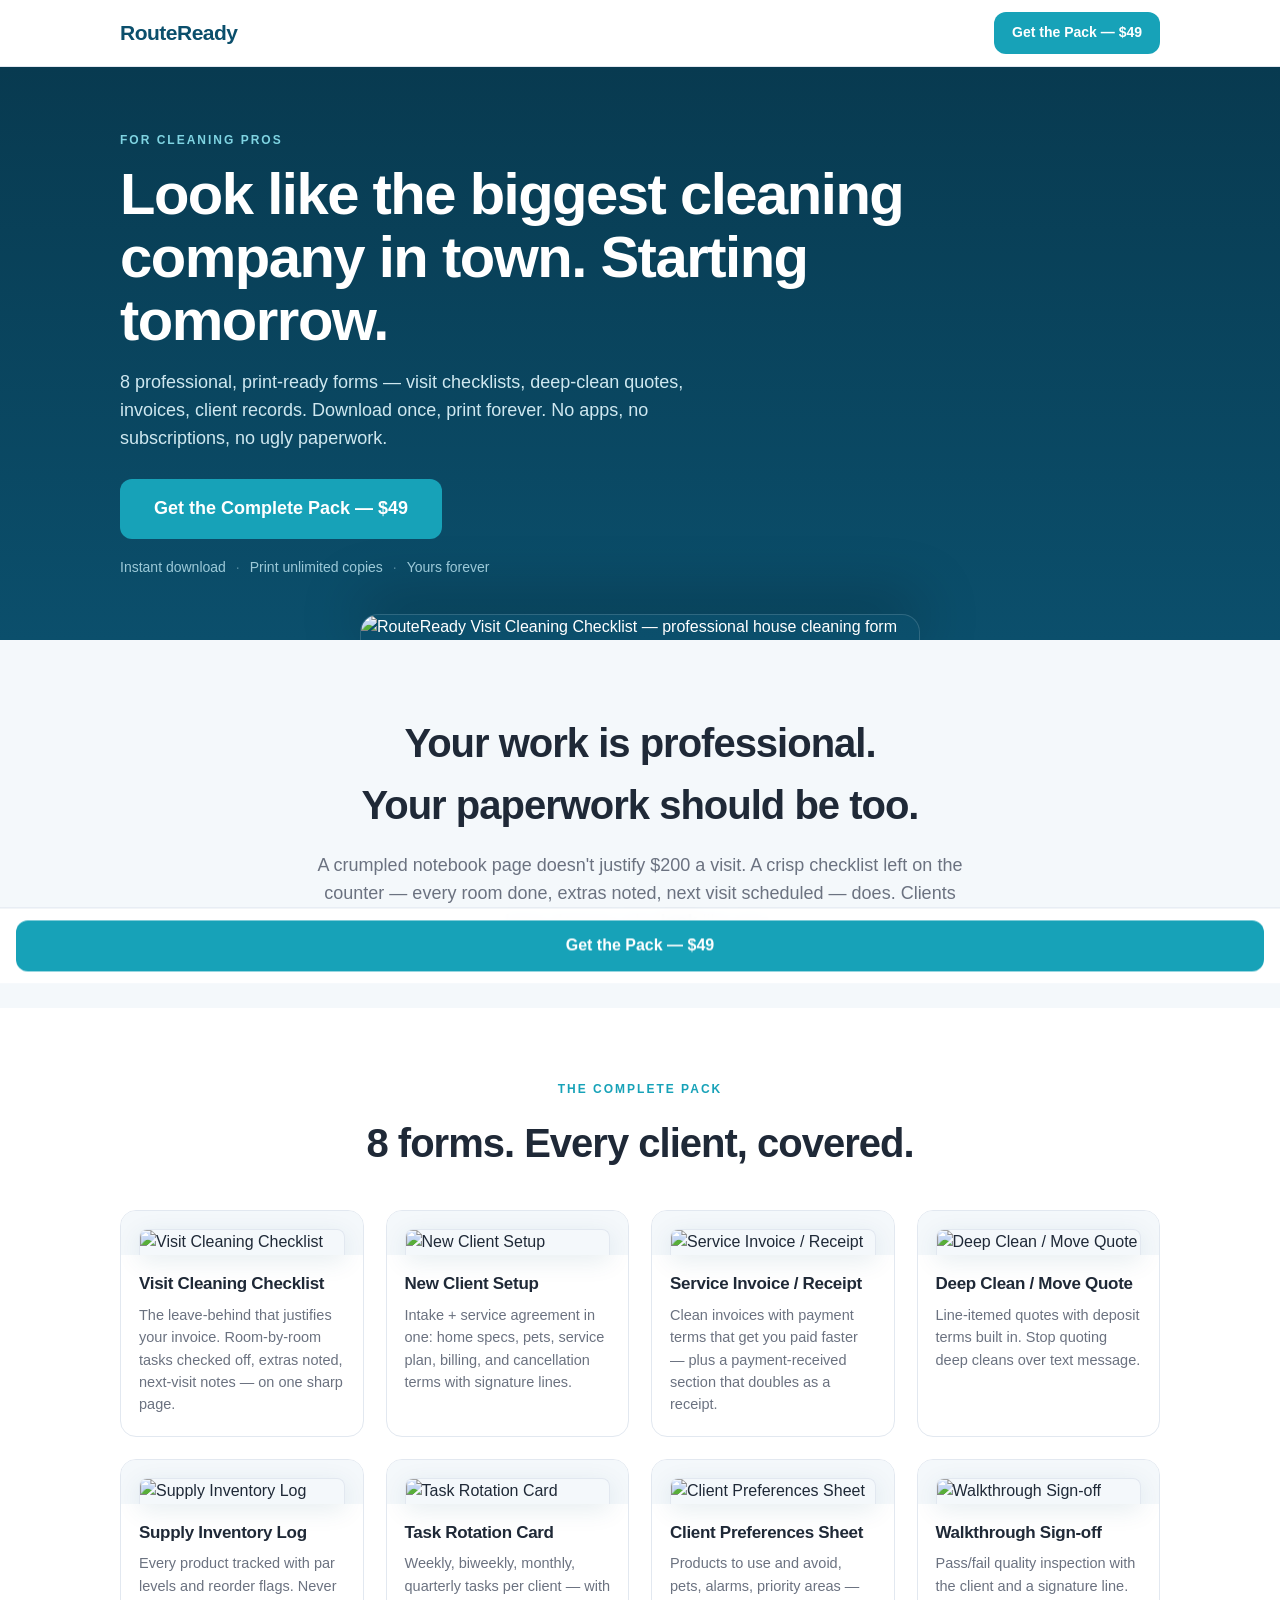
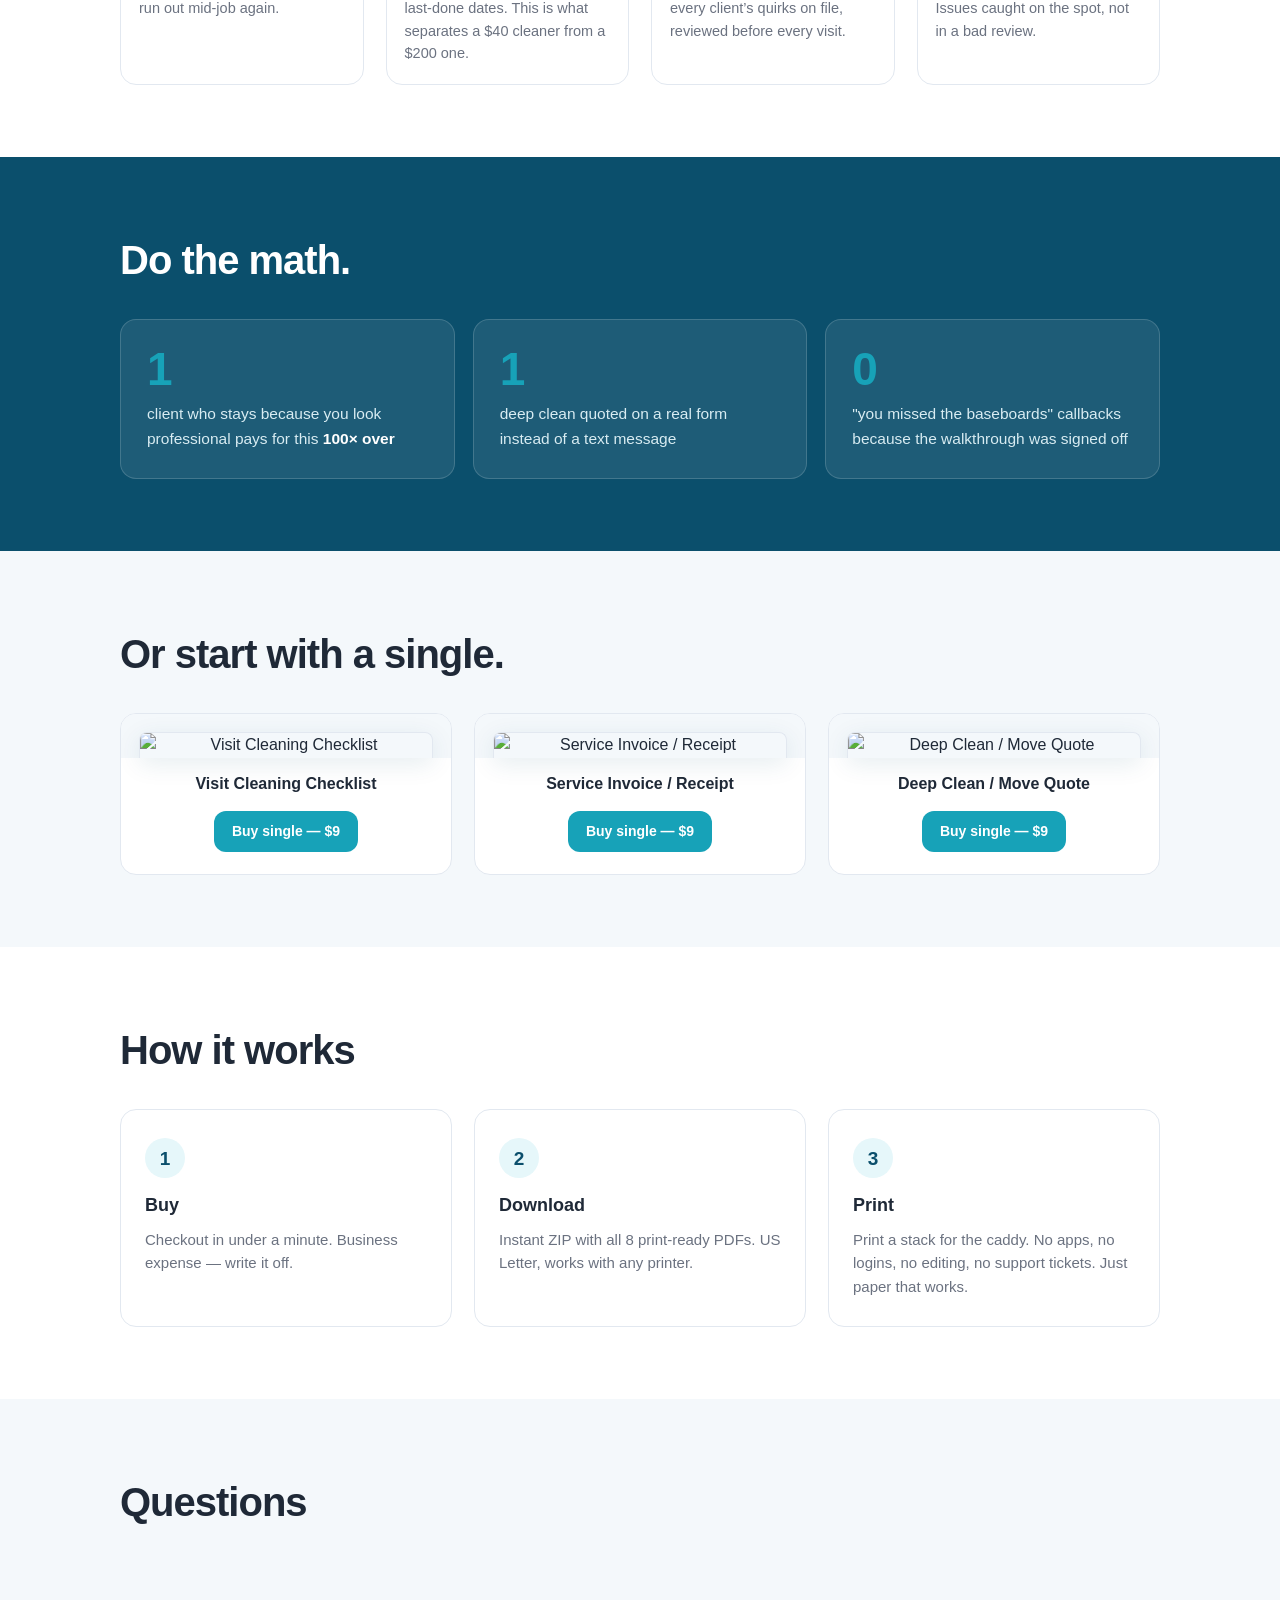
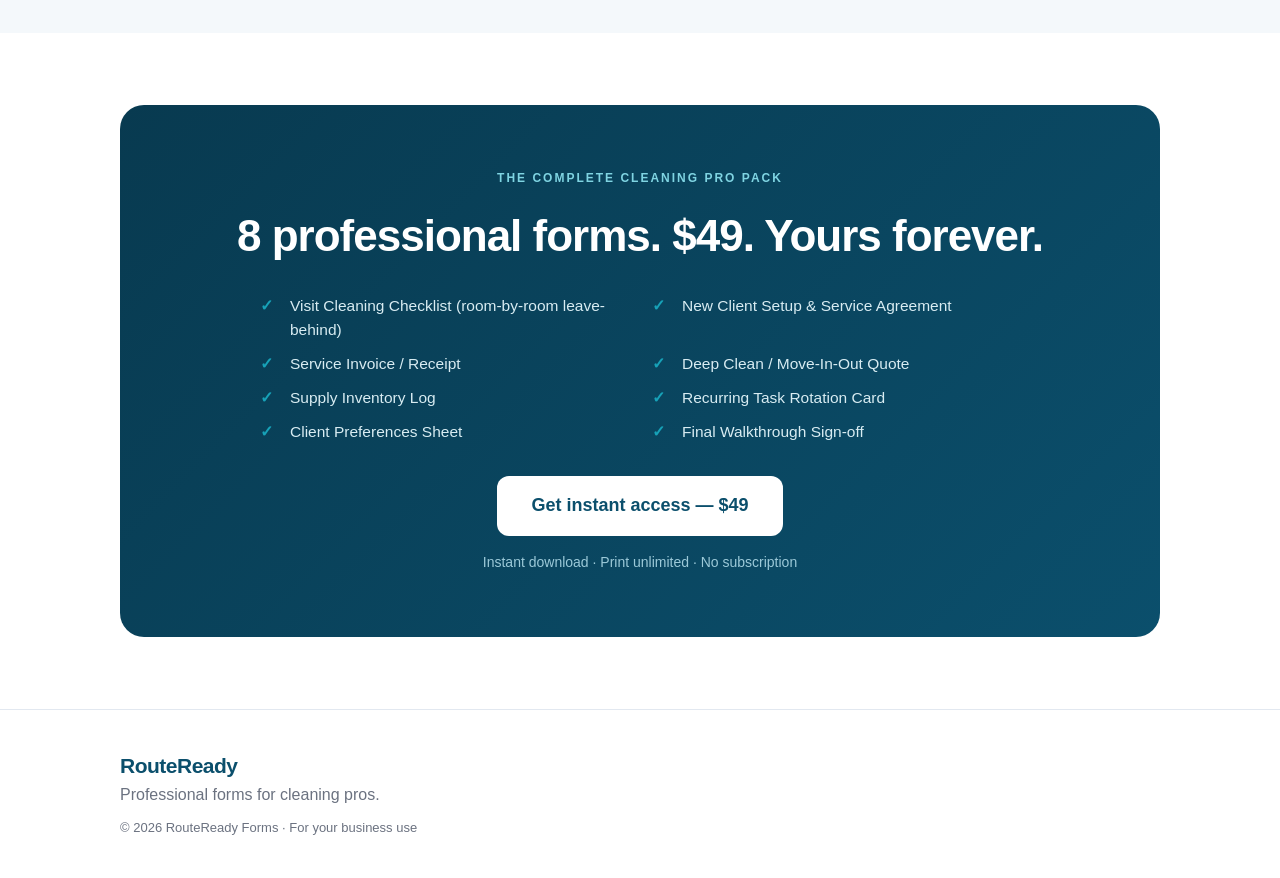
==== cleaning.html @ b3af34f1 "Add lawn care, cleaning, handyman pack pages" ====
<!DOCTYPE html>
<html lang="en">
<head>
<meta charset="UTF-8">
<meta name="viewport" content="width=device-width, initial-scale=1.0, viewport-fit=cover">
<title>House Cleaning Business Forms — The Complete Cleaning Pro Pack | RouteReady</title>
<meta name="description" content="8 professional, print-ready house cleaning forms: visit checklists, deep-clean quotes, invoices, client records. Download once, print forever.">
<meta property="og:title" content="RouteReady — The Complete Cleaning Pro Pack">
<meta property="og:description" content="8 professional, print-ready house cleaning forms. Download once, print forever. $49.">
<meta property="og:type" content="website">
<meta property="og:url" content="https://etsyprojects123.github.io/routeready/cleaning.html">
<meta property="og:image" content="https://etsyprojects123.github.io/routeready/images/cleaning-visit-cleaning-checklist.png">
<script type="application/ld+json">
{"@context":"https://schema.org","@type":"Product","name":"The Complete Cleaning Pro Pack","brand":{"@type":"Brand","name":"RouteReady"},"description":"8 professional, print-ready house cleaning forms: visit checklists, deep-clean quotes, invoices, client records.","offers":{"@type":"Offer","price":"49","priceCurrency":"USD","availability":"https://schema.org/InStock","url":"REPLACE_WITH_GUMROAD_LINK"}}
</script>
<link rel="stylesheet" href="styles.css?v=1">
</head>
<body>

<header class="nav">
  <div class="wrap nav-in">
    <div class="logo">RouteReady</div>
    <a class="btn btn-sm" href="#buy" data-checkout="bundle">Get the Pack — $49</a>
  </div>
</header>

<section class="hero">
  <div class="wrap">
    <p class="eyebrow">For cleaning pros</p>
    <h1>Look like the biggest cleaning company in town. Starting tomorrow.</h1>
    <p class="lede">8 professional, print-ready forms — visit checklists, deep-clean quotes, invoices, client records. Download once, print forever. No apps, no subscriptions, no ugly paperwork.</p>
    <div class="cta-row">
      <a class="btn btn-lg" href="#buy" data-checkout="bundle">Get the Complete Pack — $49</a>
    </div>
    <div class="trust">
      <span>Instant download</span><i>·</i>
      <span>Print unlimited copies</span><i>·</i>
      <span>Yours forever</span>
    </div>
    <div class="hero-shot">
      <img src="images/cleaning-visit-cleaning-checklist.png" alt="RouteReady Visit Cleaning Checklist — professional house cleaning form">
    </div>
  </div>
</section>

<section class="problem">
  <div class="wrap">
    <h2>Your work is professional.<br>Your paperwork should be too.</h2>
    <p>A crumpled notebook page doesn't justify $200 a visit. A crisp checklist left on the counter — every room done, extras noted, next visit scheduled — does. Clients keep cleaners who <em>look</em> like pros.</p>
  </div>
</section>

<section class="inside" id="inside">
  <div class="wrap">
    <p class="eyebrow">The complete pack</p>
    <h2>8 forms. Every client, covered.</h2>
    <div class="grid" id="product-grid"><!-- built by JS --></div>
  </div>
</section>

<section class="math">
  <div class="wrap">
    <h2>Do the math.</h2>
    <div class="math-cards">
      <div class="math-card"><b>1</b><span>client who stays because you look professional pays for this <strong>100× over</strong></span></div>
      <div class="math-card"><b>1</b><span>deep clean quoted on a real form instead of a text message</span></div>
      <div class="math-card"><b>0</b><span>"you missed the baseboards" callbacks because the walkthrough was signed off</span></div>
    </div>
  </div>
</section>

<section class="singles">
  <div class="wrap">
    <h2>Or start with a single.</h2>
    <div class="single-row" id="single-row"><!-- built by JS --></div>
  </div>
</section>

<section class="how">
  <div class="wrap">
    <h2>How it works</h2>
    <div class="steps">
      <div class="step"><b>1</b><h3>Buy</h3><p>Checkout in under a minute. Business expense — write it off.</p></div>
      <div class="step"><b>2</b><h3>Download</h3><p>Instant ZIP with all 8 print-ready PDFs. US Letter, works with any printer.</p></div>
      <div class="step"><b>3</b><h3>Print</h3><p>Print a stack for the caddy. No apps, no logins, no editing, no support tickets. Just paper that works.</p></div>
    </div>
  </div>
</section>

<section class="faq">
  <div class="wrap">
    <h2>Questions</h2>
    <div id="faq-list"><!-- built by JS --></div>
  </div>
</section>

<section class="buy" id="buy">
  <div class="wrap">
    <div class="buy-box">
      <p class="eyebrow light">The complete cleaning pro pack</p>
      <h2>8 professional forms. $49. Yours forever.</h2>
      <ul class="buy-list">
        <li>Visit Cleaning Checklist (room-by-room leave-behind)</li>
        <li>New Client Setup &amp; Service Agreement</li>
        <li>Service Invoice / Receipt</li>
        <li>Deep Clean / Move-In-Out Quote</li>
        <li>Supply Inventory Log</li>
        <li>Recurring Task Rotation Card</li>
        <li>Client Preferences Sheet</li>
        <li>Final Walkthrough Sign-off</li>
      </ul>
      <a class="btn btn-lg btn-light" href="#" data-checkout="bundle">Get instant access — $49</a>
      <p class="fine">Instant download · Print unlimited · No subscription</p>
    </div>
  </div>
</section>

<footer>
  <div class="wrap">
    <div class="logo">RouteReady</div>
    <p>Professional forms for cleaning pros.</p>
    <p class="fine">© 2026 RouteReady Forms · For your business use</p>
  </div>
</footer>

<div class="sticky-buy" id="sticky-buy">
  <a class="btn" href="#buy" data-checkout="bundle">Get the Pack — $49</a>
</div>

<script>
/* Checkout links: paste Gumroad / Stripe payment links here when ready. */
const CHECKOUT = {
  bundle: 'REPLACE_WITH_GUMROAD_LINK',
  'single-checklist': '#buy',
  'single-invoice': '#buy',
  'single-quote': '#buy'
};

const PRODUCTS = [
  {img:'cleaning-visit-cleaning-checklist.png', name:'Visit Cleaning Checklist', desc:'The leave-behind that justifies your invoice. Room-by-room tasks checked off, extras noted, next-visit notes — on one sharp page.'},
  {img:'cleaning-new-client-setup.png', name:'New Client Setup', desc:'Intake + service agreement in one: home specs, pets, service plan, billing, and cancellation terms with signature lines.'},
  {img:'cleaning-service-invoice.png', name:'Service Invoice / Receipt', desc:'Clean invoices with payment terms that get you paid faster — plus a payment-received section that doubles as a receipt.'},
  {img:'cleaning-deep-clean-quote.png', name:'Deep Clean / Move Quote', desc:'Line-itemed quotes with deposit terms built in. Stop quoting deep cleans over text message.'},
  {img:'cleaning-supply-inventory-log.png', name:'Supply Inventory Log', desc:'Every product tracked with par levels and reorder flags. Never run out mid-job again.'},
  {img:'cleaning-task-rotation-card.png', name:'Task Rotation Card', desc:'Weekly, biweekly, monthly, quarterly tasks per client — with last-done dates. This is what separates a $40 cleaner from a $200 one.'},
  {img:'cleaning-client-preferences.png', name:'Client Preferences Sheet', desc:'Products to use and avoid, pets, alarms, priority areas — every client\u2019s quirks on file, reviewed before every visit.'},
  {img:'cleaning-walkthrough-signoff.png', name:'Walkthrough Sign-off', desc:'Pass/fail quality inspection with the client and a signature line. Issues caught on the spot, not in a bad review.'}
];

const SINGLES = [
  {id:'single-checklist', img:'cleaning-visit-cleaning-checklist.png', name:'Visit Cleaning Checklist', price:9},
  {id:'single-invoice', img:'cleaning-service-invoice.png', name:'Service Invoice / Receipt', price:9},
  {id:'single-quote', img:'cleaning-deep-clean-quote.png', name:'Deep Clean / Move Quote', price:9}
];

const FAQS = [
  ['How do I get my files?','Instantly. After checkout you get a download link for a ZIP with all 8 PDFs. No waiting, no shipping.'],
  ['What do I need to print them?','Any printer. They\u2019re standard US Letter PDFs — home printer, office printer, or print shop.'],
  ['Can I add my company logo?','The forms are clean flat PDFs with space for your company info. Write it in, stamp it, or have a print shop add your logo to the master before you copy it.'],
  ['How many copies can I print?','Unlimited. Buy once, print forever for your own business.'],
  ['Do these work for teams, not just solo cleaners?','Yes — the checklists and walkthrough forms are built for crews too. Print a set per team per day.'],
  ['What if I need help?','You won\u2019t. There\u2019s nothing to install, configure, or edit — just print. If a file itself is ever broken, we\u2019ll replace it.'],
  ['Refunds?','Digital downloads are final sale once downloaded — standard for digital products.']
];

const grid = document.getElementById('product-grid');
PRODUCTS.forEach(p => {
  const d = document.createElement('div');
  d.className = 'card';
  d.innerHTML = `<div class="thumb"><img loading="lazy" src="images/${p.img}" alt="${p.name}"></div><h3>${p.name}</h3><p>${p.desc}</p>`;
  grid.appendChild(d);
});

const srow = document.getElementById('single-row');
SINGLES.forEach(p => {
  const d = document.createElement('div');
  d.className = 'single-card';
  d.innerHTML = `<div class="thumb"><img loading="lazy" src="images/${p.img}" alt="${p.name}"></div><h3>${p.name}</h3><a class="btn btn-sm" href="#" data-checkout="${p.id}">Buy single — $${p.price}</a>`;
  srow.appendChild(d);
});

const fl = document.getElementById('faq-list');
FAQS.forEach(([q, a]) => {
  const d = document.createElement('div');
  d.className = 'faq-item';
  d.innerHTML = `<button class="faq-q">${q}<span>+</span></button><div class="faq-a"><p>${a}</p></div>`;
  d.querySelector('.faq-q').onclick = () => d.classList.toggle('open');
});

document.querySelectorAll('[data-checkout]').forEach(el => {
  const key = el.getAttribute('data-checkout');
  const url = CHECKOUT[key] || '#';
  if (url !== '#buy' && url !== '#' && !url.startsWith('REPLACE')) {
    el.setAttribute('href', url);
    el.setAttribute('target', '_blank');
    el.setAttribute('rel', 'noopener');
  }
  el.addEventListener('click', e => {
    if (url === '#' || url.startsWith('REPLACE')) { e.preventDefault(); document.getElementById('buy').scrollIntoView({behavior:'smooth'}); }
  });
});

const sticky = document.getElementById('sticky-buy');
const buySec = document.getElementById('buy');
new IntersectionObserver(en => {
  sticky.classList.toggle('show', !en[0].isIntersecting && window.scrollY > 600);
}).observe(buySec);
</script>
</body>
</html>
---- styles.css ----
:root {
  --blue: #0B4F6C;
  --blue-dark: #083A50;
  --aqua: #17A2B8;
  --aqua-light: #E6F7FA;
  --ink: #1F2937;
  --muted: #6B7280;
  --bg: #FFFFFF;
  --bg-soft: #F4F8FB;
  --line: #E2E8F0;
  --radius: 16px;
}
* { margin: 0; padding: 0; box-sizing: border-box; }
html { scroll-behavior: smooth; }
body { font-family: -apple-system, BlinkMacSystemFont, "Segoe UI", Inter, Helvetica, Arial, sans-serif; color: var(--ink); background: var(--bg); line-height: 1.55; -webkit-font-smoothing: antialiased; }
.wrap { max-width: 1080px; margin: 0 auto; padding: 0 20px; }
img { max-width: 100%; display: block; }

/* nav */
.nav { position: sticky; top: 0; z-index: 50; background: rgba(255,255,255,.94); backdrop-filter: blur(8px); border-bottom: 1px solid var(--line); }
.nav-in { display: flex; align-items: center; justify-content: space-between; padding-top: 12px; padding-bottom: 12px; }
.logo { font-weight: 800; font-size: 21px; color: var(--blue); letter-spacing: -0.5px; }

/* buttons */
.btn { display: inline-block; background: var(--aqua); color: #fff; font-weight: 700; padding: 13px 26px; border-radius: 12px; text-decoration: none; font-size: 16px; border: none; cursor: pointer; transition: transform .08s ease, background .15s; }
.btn:hover { background: #1290A0; }
.btn:active { transform: scale(.97); }
.btn-sm { padding: 10px 18px; font-size: 14px; }
.btn-lg { padding: 16px 34px; font-size: 18px; }
.btn-light { background: #fff; color: var(--blue); }
.btn-light:hover { background: var(--aqua-light); }

/* hero */
.hero { background: linear-gradient(180deg, var(--blue-dark) 0%, var(--blue) 100%); color: #fff; padding: 64px 0 0; overflow: hidden; }
.eyebrow { text-transform: uppercase; letter-spacing: 2px; font-size: 12px; font-weight: 700; color: var(--aqua); margin-bottom: 14px; }
.hero .eyebrow { color: #7FD4E2; }
.hero h1 { font-size: clamp(34px, 6vw, 58px); line-height: 1.08; letter-spacing: -1.5px; font-weight: 800; max-width: 16em; }
.lede { font-size: 18px; color: #CFE8F0; margin: 18px 0 26px; max-width: 34em; }
.cta-row { display: flex; align-items: center; gap: 20px; flex-wrap: wrap; }
.link-more { color: #fff; font-weight: 600; text-decoration: none; border-bottom: 2px solid var(--aqua); padding-bottom: 2px; }
.trust { margin-top: 18px; color: #9CC9D8; font-size: 14px; display: flex; gap: 10px; flex-wrap: wrap; }
.trust i { font-style: normal; opacity: .5; }
.hero-shot { margin: 36px auto 0; max-width: 560px; }
.hero-shot img { border-radius: 18px 18px 0 0; box-shadow: 0 -12px 60px rgba(0,0,0,.35); border: 1px solid rgba(255,255,255,.15); border-bottom: none; }

/* sections */
section { padding: 72px 0; }
.problem { background: var(--bg-soft); text-align: center; }
.problem h2, .inside h2, .math h2, .singles h2, .how h2, .faq h2 { font-size: clamp(26px, 4.5vw, 40px); letter-spacing: -1px; font-weight: 800; margin-bottom: 16px; }
.problem p { max-width: 36em; margin: 0 auto; font-size: 18px; color: var(--muted); }
.problem em { color: var(--ink); font-style: normal; font-weight: 700; }
.inside { text-align: center; }
.inside .eyebrow { color: var(--aqua); }
.grid { display: grid; grid-template-columns: repeat(auto-fill, minmax(240px, 1fr)); gap: 22px; margin-top: 36px; text-align: left; }
.card { background: #fff; border: 1px solid var(--line); border-radius: var(--radius); overflow: hidden; transition: box-shadow .2s; }
.card:hover { box-shadow: 0 12px 40px rgba(11,79,108,.12); }
.thumb { background: var(--bg-soft); padding: 18px 18px 0; }
.thumb img { border-radius: 8px 8px 0 0; border: 1px solid var(--line); border-bottom: none; box-shadow: 0 6px 24px rgba(11,79,108,.10); }
.card h3 { font-size: 17px; padding: 16px 18px 6px; letter-spacing: -.3px; }
.card p { font-size: 14.5px; color: var(--muted); padding: 0 18px 20px; }

/* math */
.math { background: var(--blue); color: #fff; }
.math h2 { color: #fff; }
.math-cards { display: grid; grid-template-columns: repeat(auto-fit, minmax(240px, 1fr)); gap: 18px; margin-top: 28px; }
.math-card { background: rgba(255,255,255,.08); border: 1px solid rgba(255,255,255,.16); border-radius: var(--radius); padding: 26px; }
.math-card b { display: block; font-size: 46px; font-weight: 800; color: var(--aqua); line-height: 1; margin-bottom: 10px; }
.math-card span { color: #D8ECF2; font-size: 15.5px; }
.math-card strong { color: #fff; }

/* singles */
.singles { background: var(--bg-soft); }
.single-row { display: grid; grid-template-columns: repeat(auto-fit, minmax(220px, 1fr)); gap: 22px; margin-top: 28px; }
.single-card { background: #fff; border: 1px solid var(--line); border-radius: var(--radius); overflow: hidden; text-align: center; padding-bottom: 22px; }
.single-card h3 { font-size: 16px; padding: 14px 16px; }
.single-card .btn { margin: 0 16px; }

/* how */
.steps { display: grid; grid-template-columns: repeat(auto-fit, minmax(220px, 1fr)); gap: 22px; margin-top: 28px; }
.step { border: 1px solid var(--line); border-radius: var(--radius); padding: 28px 24px; }
.step b { display: inline-flex; align-items: center; justify-content: center; width: 40px; height: 40px; border-radius: 50%; background: var(--aqua-light); color: var(--blue); font-size: 19px; margin-bottom: 14px; }
.step h3 { font-size: 18px; margin-bottom: 8px; }
.step p { color: var(--muted); font-size: 15px; }

/* faq */
.faq { background: var(--bg-soft); }
#faq-list { max-width: 720px; margin: 28px auto 0; }
.faq-item { background: #fff; border: 1px solid var(--line); border-radius: 12px; margin-bottom: 10px; overflow: hidden; }
.faq-q { width: 100%; background: none; border: none; text-align: left; font-size: 16px; font-weight: 700; padding: 18px 20px; cursor: pointer; display: flex; justify-content: space-between; align-items: center; color: var(--ink); font-family: inherit; }
.faq-q span { color: var(--aqua); font-size: 22px; line-height: 1; transition: transform .2s; }
.faq-item.open .faq-q span { transform: rotate(45deg); }
.faq-a { max-height: 0; overflow: hidden; transition: max-height .25s ease; }
.faq-item.open .faq-a { max-height: 220px; }
.faq-a p { padding: 0 20px 18px; color: var(--muted); font-size: 15px; }

/* buy */
.buy { padding: 72px 0; }
.buy-box { background: linear-gradient(135deg, var(--blue-dark), var(--blue)); color: #fff; border-radius: 24px; padding: clamp(32px, 6vw, 64px); text-align: center; }
.eyebrow.light { color: #7FD4E2; }
.buy-box h2 { font-size: clamp(28px, 5vw, 44px); letter-spacing: -1px; margin-bottom: 24px; }
.buy-list { list-style: none; display: grid; grid-template-columns: repeat(auto-fit, minmax(240px, 1fr)); gap: 10px 24px; text-align: left; max-width: 760px; margin: 0 auto 32px; }
.buy-list li { padding-left: 30px; position: relative; font-size: 15.5px; color: #D8ECF2; }
.buy-list li::before { content: "✓"; position: absolute; left: 0; color: var(--aqua); font-weight: 800; }
.buy-box .fine { margin-top: 16px; color: #9CC9D8; font-size: 14px; }

/* footer */
footer { border-top: 1px solid var(--line); padding: 40px 0; color: var(--muted); }
footer .fine { font-size: 13px; margin-top: 10px; }
footer a { color: var(--aqua); }

/* sticky buy */
.sticky-buy { position: fixed; bottom: 0; left: 0; right: 0; padding: 12px 16px calc(12px + env(safe-area-inset-bottom)); background: rgba(255,255,255,.96); backdrop-filter: blur(8px); border-top: 1px solid var(--line); transform: translateY(110%); transition: transform .25s; z-index: 60; }
.sticky-buy.show { transform: none; }
.sticky-buy .btn { width: 100%; text-align: center; }

@media (max-width: 640px) {
  section { padding: 52px 0; }
  .cta-row .btn-lg { width: 100%; text-align: center; }
  body { padding-bottom: 0; }
}
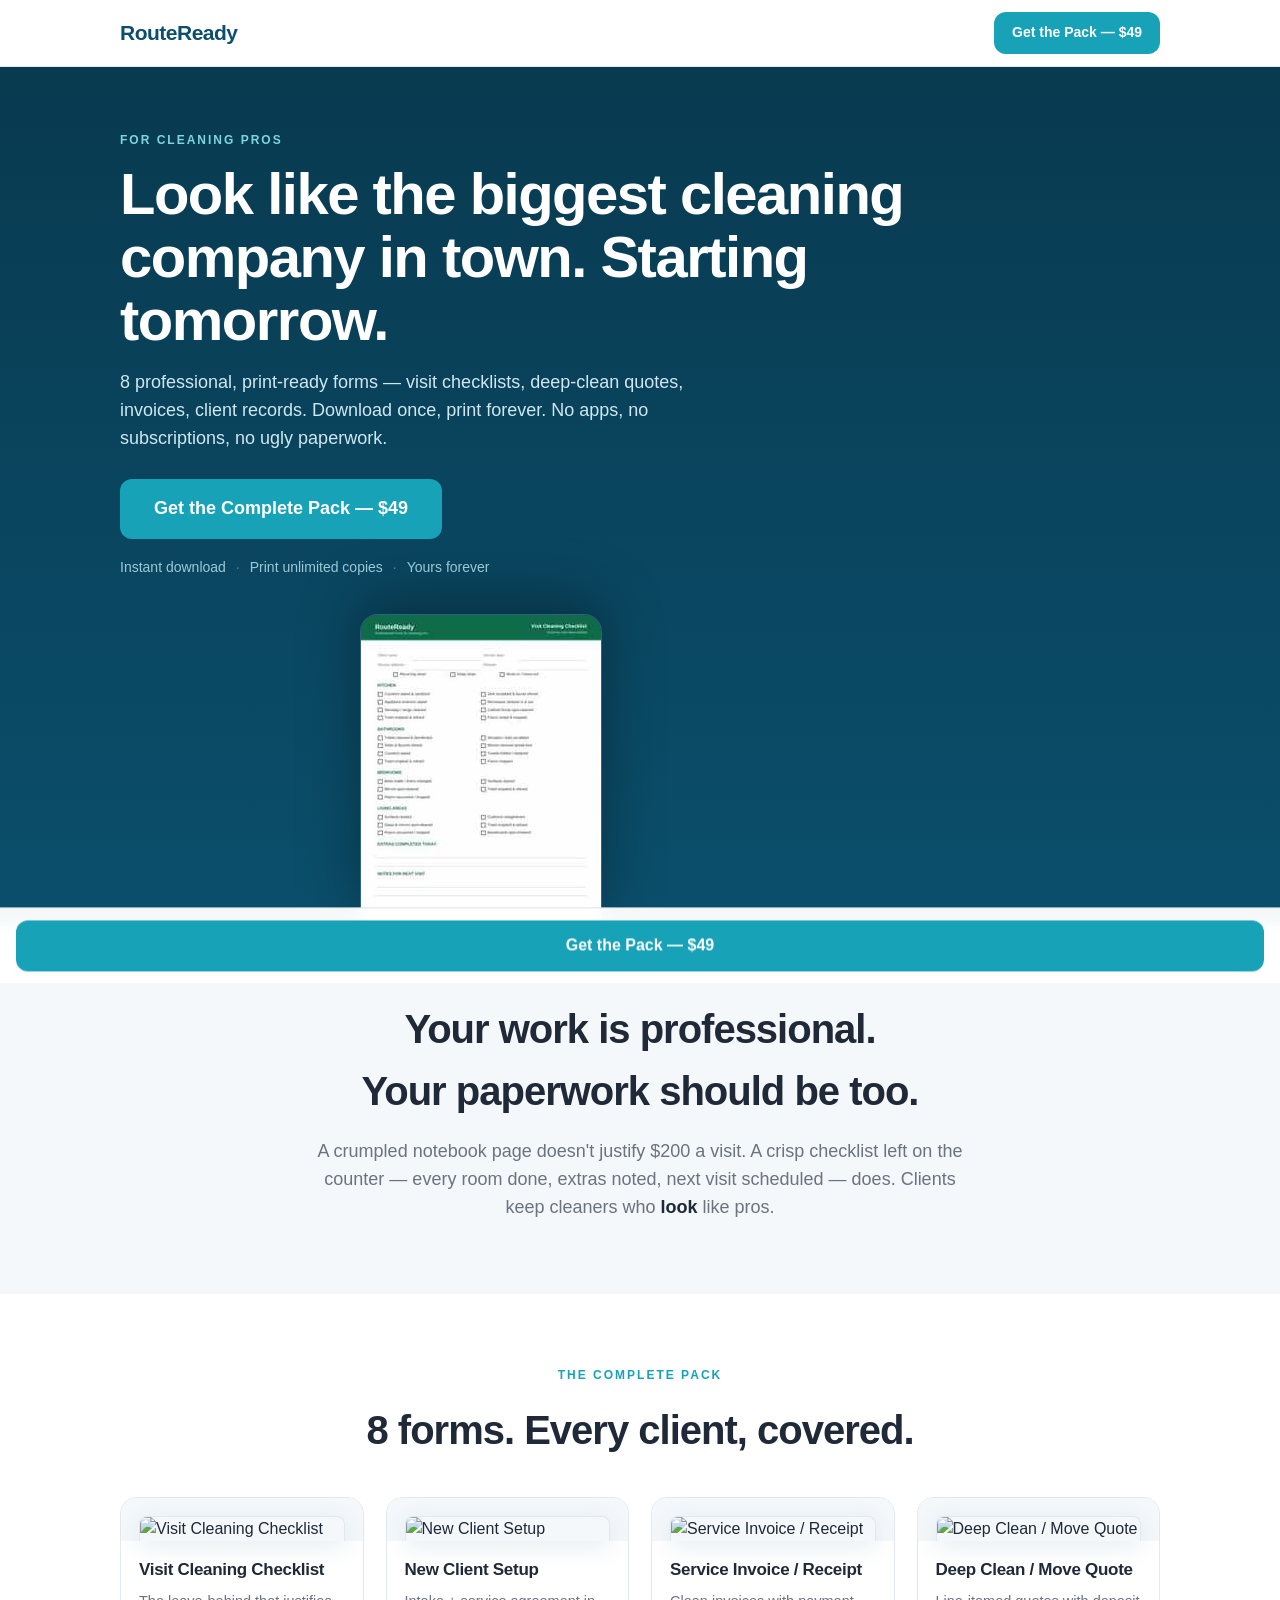
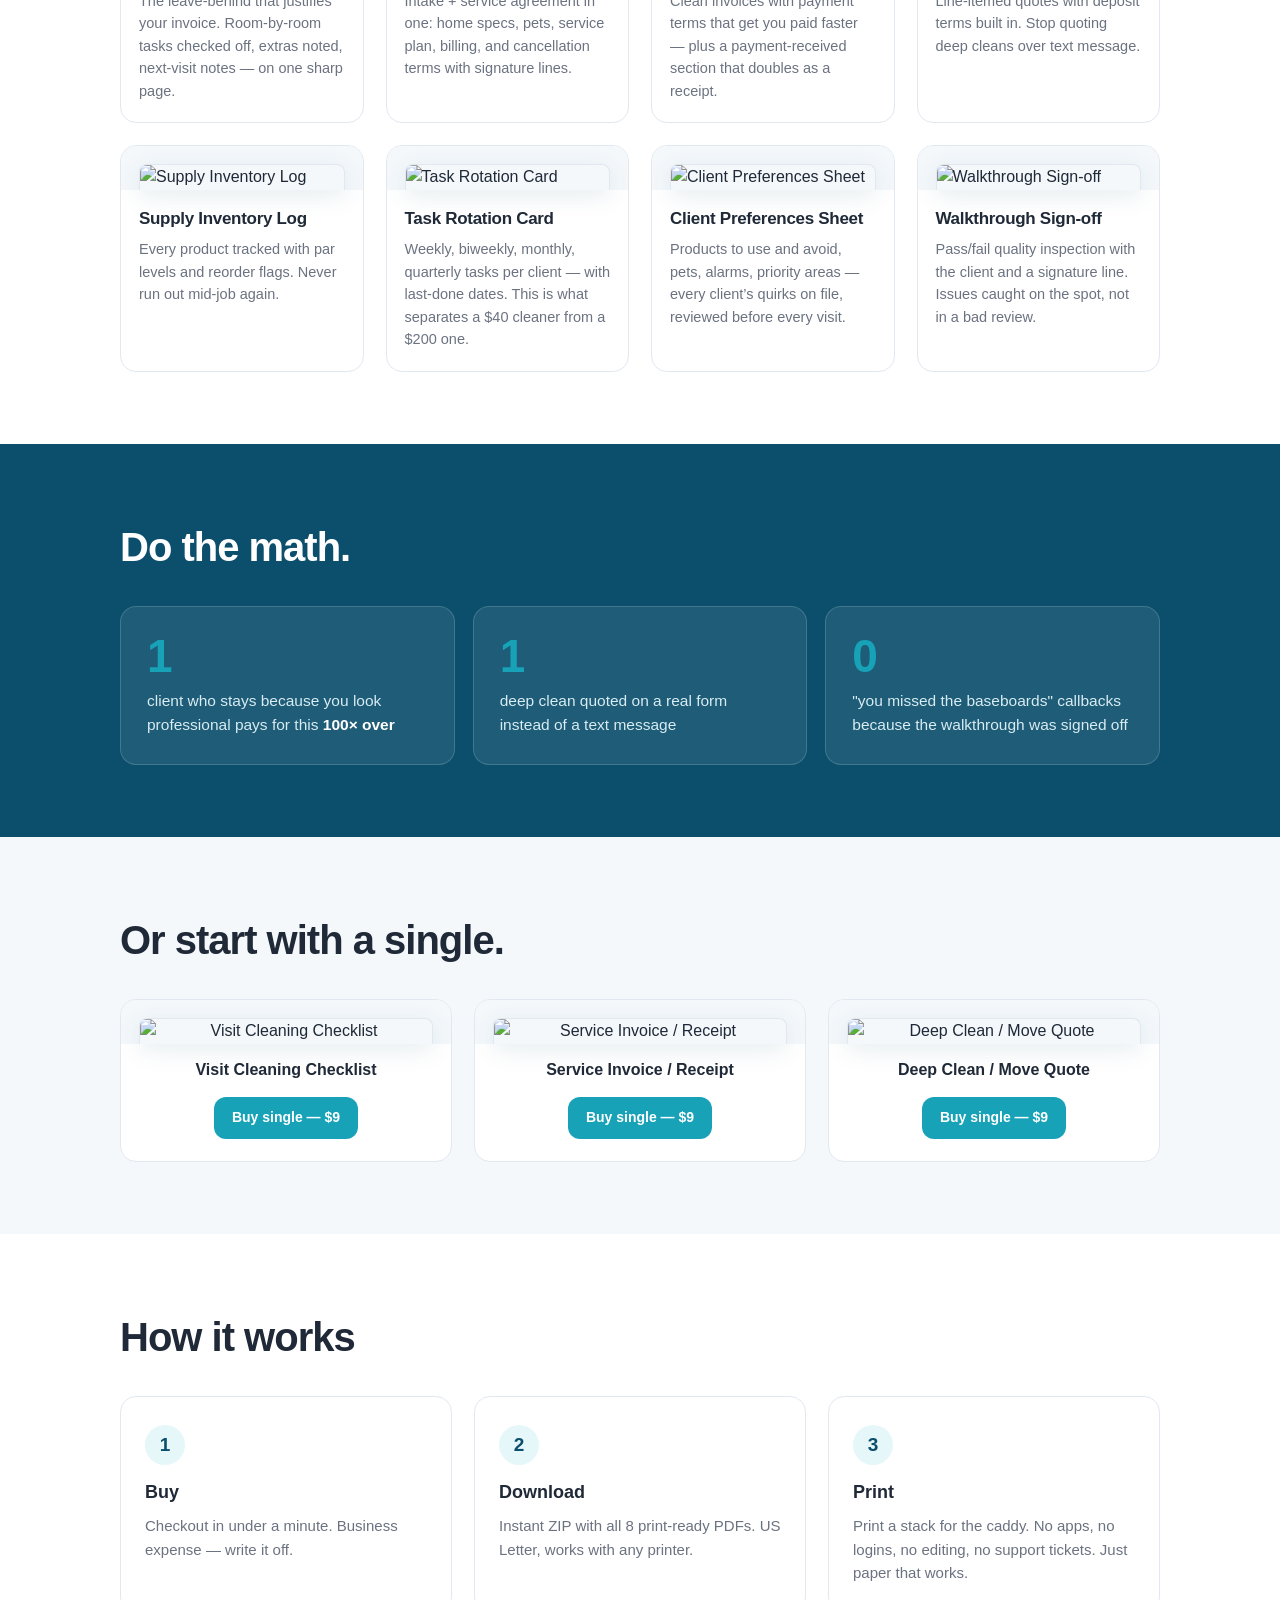
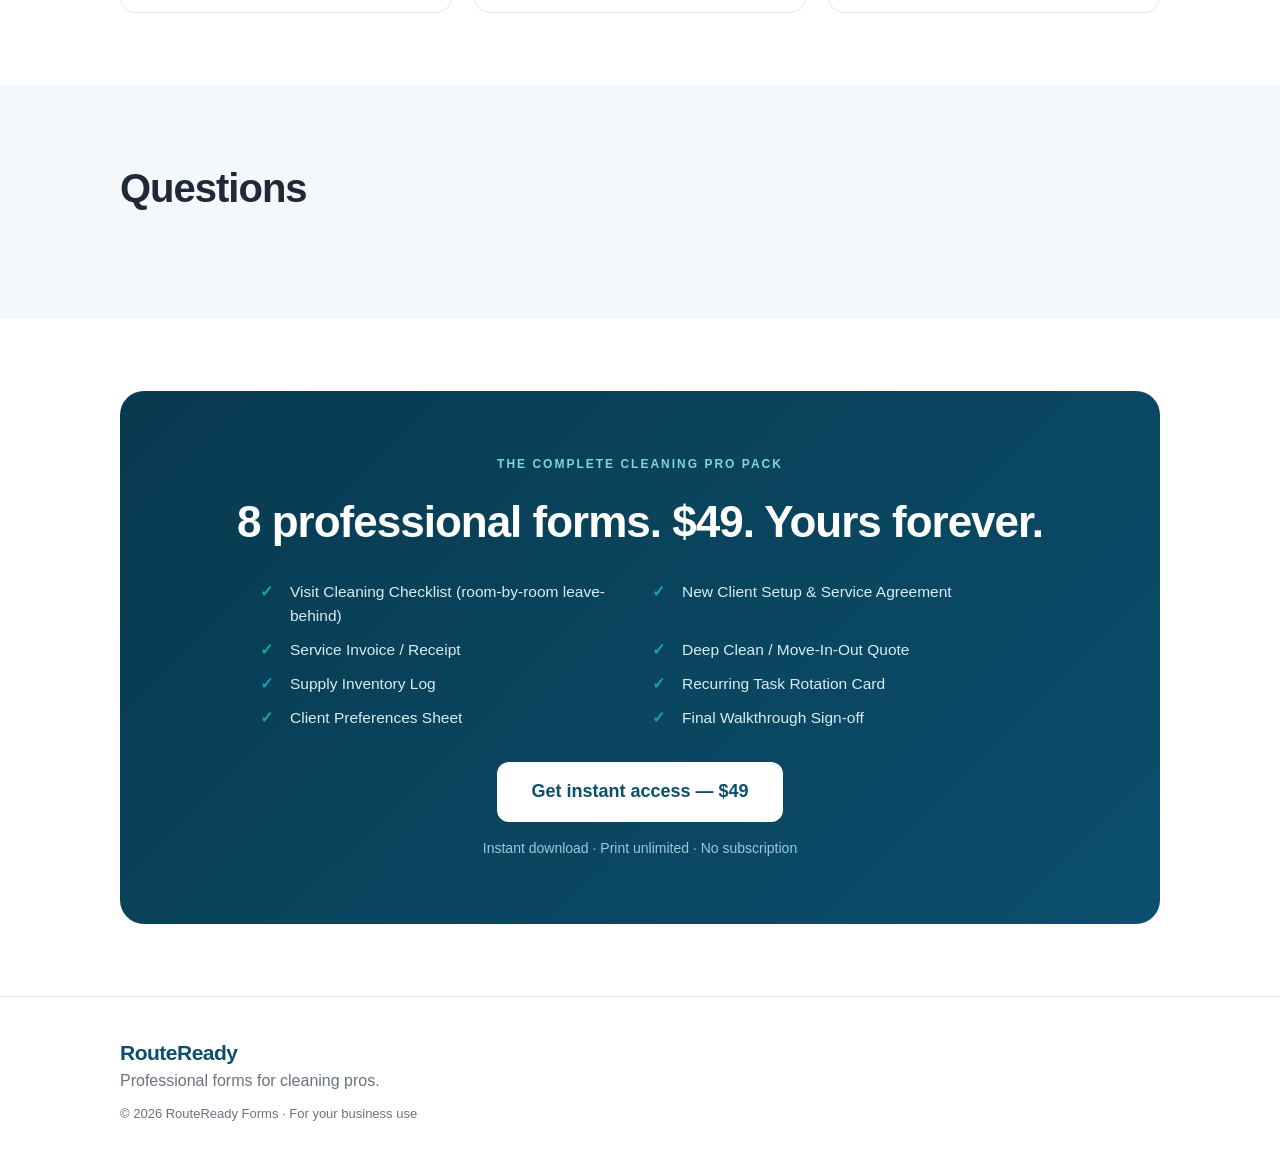
==== commit 2aa59097: "Embed product thumbnails in cleaning.html" ====
--- a/cleaning.html
+++ b/cleaning.html
@@ -9,7 +9,7 @@
 <meta property="og:description" content="8 professional, print-ready house cleaning forms. Download once, print forever. $49.">
 <meta property="og:type" content="website">
 <meta property="og:url" content="https://etsyprojects123.github.io/routeready/cleaning.html">
-<meta property="og:image" content="https://etsyprojects123.github.io/routeready/images/cleaning-visit-cleaning-checklist.png">
+<meta property="og:image" content="https://etsyprojects123.github.io/routeready/[data-uri]">
 <script type="application/ld+json">
 {"@context":"https://schema.org","@type":"Product","name":"The Complete Cleaning Pro Pack","brand":{"@type":"Brand","name":"RouteReady"},"description":"8 professional, print-ready house cleaning forms: visit checklists, deep-clean quotes, invoices, client records.","offers":{"@type":"Offer","price":"49","priceCurrency":"USD","availability":"https://schema.org/InStock","url":"REPLACE_WITH_GUMROAD_LINK"}}
 </script>
@@ -38,7 +38,7 @@
       <span>Yours forever</span>
     </div>
     <div class="hero-shot">
-      <img src="images/cleaning-visit-cleaning-checklist.png" alt="RouteReady Visit Cleaning Checklist — professional house cleaning form">
+      <img src="[data-uri]" alt="RouteReady Visit Cleaning Checklist — professional house cleaning form">
     </div>
   </div>
 </section>
@@ -137,20 +137,20 @@
 };
 
 const PRODUCTS = [
-  {img:'cleaning-visit-cleaning-checklist.png', name:'Visit Cleaning Checklist', desc:'The leave-behind that justifies your invoice. Room-by-room tasks checked off, extras noted, next-visit notes — on one sharp page.'},
-  {img:'cleaning-new-client-setup.png', name:'New Client Setup', desc:'Intake + service agreement in one: home specs, pets, service plan, billing, and cancellation terms with signature lines.'},
-  {img:'cleaning-service-invoice.png', name:'Service Invoice / Receipt', desc:'Clean invoices with payment terms that get you paid faster — plus a payment-received section that doubles as a receipt.'},
-  {img:'cleaning-deep-clean-quote.png', name:'Deep Clean / Move Quote', desc:'Line-itemed quotes with deposit terms built in. Stop quoting deep cleans over text message.'},
-  {img:'cleaning-supply-inventory-log.png', name:'Supply Inventory Log', desc:'Every product tracked with par levels and reorder flags. Never run out mid-job again.'},
-  {img:'cleaning-task-rotation-card.png', name:'Task Rotation Card', desc:'Weekly, biweekly, monthly, quarterly tasks per client — with last-done dates. This is what separates a $40 cleaner from a $200 one.'},
-  {img:'cleaning-client-preferences.png', name:'Client Preferences Sheet', desc:'Products to use and avoid, pets, alarms, priority areas — every client\u2019s quirks on file, reviewed before every visit.'},
-  {img:'cleaning-walkthrough-signoff.png', name:'Walkthrough Sign-off', desc:'Pass/fail quality inspection with the client and a signature line. Issues caught on the spot, not in a bad review.'}
+  {img:'[data-uri]', name:'Visit Cleaning Checklist', desc:'The leave-behind that justifies your invoice. Room-by-room tasks checked off, extras noted, next-visit notes — on one sharp page.'},
+  {img:'[data-uri]', name:'New Client Setup', desc:'Intake + service agreement in one: home specs, pets, service plan, billing, and cancellation terms with signature lines.'},
+  {img:'[data-uri]', name:'Service Invoice / Receipt', desc:'Clean invoices with payment terms that get you paid faster — plus a payment-received section that doubles as a receipt.'},
+  {img:'[data-uri]', name:'Deep Clean / Move Quote', desc:'Line-itemed quotes with deposit terms built in. Stop quoting deep cleans over text message.'},
+  {img:'[data-uri]', name:'Supply Inventory Log', desc:'Every product tracked with par levels and reorder flags. Never run out mid-job again.'},
+  {img:'[data-uri]', name:'Task Rotation Card', desc:'Weekly, biweekly, monthly, quarterly tasks per client — with last-done dates. This is what separates a $40 cleaner from a $200 one.'},
+  {img:'[data-uri]', name:'Client Preferences Sheet', desc:'Products to use and avoid, pets, alarms, priority areas — every client\u2019s quirks on file, reviewed before every visit.'},
+  {img:'[data-uri]', name:'Walkthrough Sign-off', desc:'Pass/fail quality inspection with the client and a signature line. Issues caught on the spot, not in a bad review.'}
 ];
 
 const SINGLES = [
-  {id:'single-checklist', img:'cleaning-visit-cleaning-checklist.png', name:'Visit Cleaning Checklist', price:9},
-  {id:'single-invoice', img:'cleaning-service-invoice.png', name:'Service Invoice / Receipt', price:9},
-  {id:'single-quote', img:'cleaning-deep-clean-quote.png', name:'Deep Clean / Move Quote', price:9}
+  {id:'single-checklist', img:'[data-uri]', name:'Visit Cleaning Checklist', price:9},
+  {id:'single-invoice', img:'[data-uri]', name:'Service Invoice / Receipt', price:9},
+  {id:'single-quote', img:'[data-uri]', name:'Deep Clean / Move Quote', price:9}
 ];
 
 const FAQS = [
